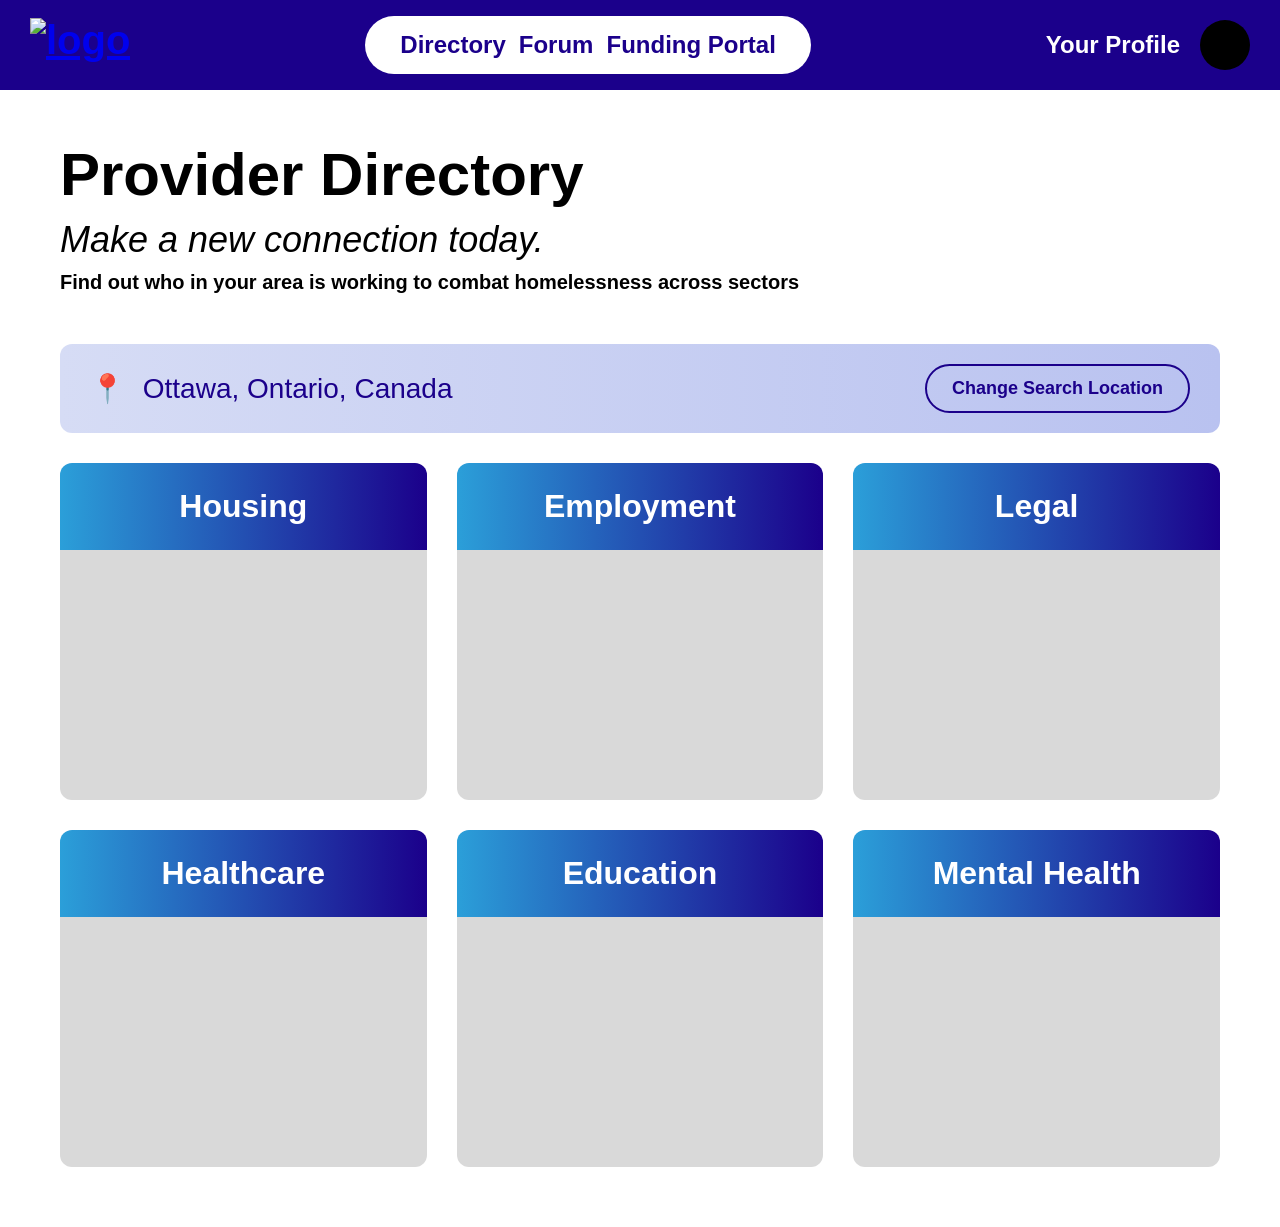
==== directory.html @ fac5542d "BISMILLAH" ====
<!DOCTYPE html>
<html>
<head>
    <meta charset="UTF-8">
    <meta name="viewport" content="width=device-width, initial-scale=1.0">
    <title>PartnerPath - Directory</title>
    <link rel="stylesheet" href="style.css">
</head>

<body>

    <nav class="navbar">

        <a href="index.html" class="logo">
            <img src="images/logo.png" alt="logo">
        </a>

        <div class="nav-pill">
            <a href="directory.html" class="active">Directory</a>
            |
            <a href="forum.html">Forum</a>
            |
            <a href="funding.html">Funding Portal</a>
        </div>

        <div class="profile">
            <a href="profile.html">Your Profile</a>
            <div class="profile-circle"></div>
        </div>

    </nav>

    <section class="directory-header">
        <h1>Provider Directory</h1>
        <h2>Make a new connection today.</h2>
        <p>Find out who in your area is working to combat homelessness across sectors</p>
    </section>

    <section class="location-bar">
        <div class="location-text">
            <span class="pin">&#128205;</span> Ottawa, Ontario, Canada
        </div>
        <button class="change-location-btn">Change Search Location</button>
    </section>

    <section class="category-grid">

        <div class="category-card">
            <div class="category-title">Housing</div>
            <div class="category-orgs"></div>
        </div>

        <div class="category-card">
            <div class="category-title">Employment</div>
            <div class="category-orgs"></div>
        </div>

        <div class="category-card">
            <div class="category-title">Legal</div>
            <div class="category-orgs"></div>
        </div>

        <div class="category-card">
            <div class="category-title">Healthcare</div>
            <div class="category-orgs"></div>
        </div>

        <div class="category-card">
            <div class="category-title">Education</div>
            <div class="category-orgs"></div>
        </div>

        <div class="category-card">
            <div class="category-title">Mental Health</div>
            <div class="category-orgs"></div>
        </div>

    </section>

</body>
</html>
---- style.css ----
* {
    margin: 0;
    padding: 0;
    box-sizing: border-box;
    font-family: Arial, sans-serif;
}

body {
    overflow-x: hidden;
}

/* NAVBAR */

.navbar {
    height: 90px;
    background: #1b008b;

    display: flex;
    justify-content: space-between;
    align-items: center;

    padding: 0 30px;
    color: white;
}

.logo {
    display: flex;
    align-items: center;
    gap: 15px;

    font-size: 40px;
    font-weight: bold;
}

.logo img {
    height: 55px;
}

.nav-pill {
    background: white;
    padding: 15px 35px;
    border-radius: 40px;
}

.nav-pill a {
    color: #1b008b;
    text-decoration: none;
    font-size: 24px;
    font-weight: bold;
}

.profile {
    display: flex;
    align-items: center;
    gap: 20px;
}

.profile a {
    color: white;
    text-decoration: none;
    font-size: 24px;
    font-weight: bold;
}

.profile-circle {
    width: 50px;
    height: 50px;
    background: black;
    border-radius: 50%;
}

/* HERO */

.hero {
    height: calc(100vh - 90px);

    background-image: url("images/hero-background.png");
    background-size: cover;
    background-position: center;

    display: flex;
    justify-content: center;
    align-items: center;

    text-align: center;
    color: white;
}

.hero-content h2 {
    font-size: 50px;
    margin-bottom: -10px;
}

.hero-content h1 {
    font-size: 110px;
    font-weight: 800;
}

.hero-content p {
    font-size: 24px;
    font-style: italic;

    max-width: 700px;
    margin: 20px auto;
}

.hero-btn {
    display: inline-block;

    padding: 15px 35px;

    border: 4px solid white;
    border-radius: 50px;

    color: white;
    text-decoration: none;

    font-size: 24px;
    font-weight: bold;

    transition: 0.2s;
}

.hero-btn:hover {
    background: white;
    color: #1b008b;
}

/* DIRECTORY HEADER */

.directory-header {
    padding: 50px 60px 20px;
}

.directory-header h1 {
    font-size: 60px;
    font-weight: 800;
    color: #000;
}

.directory-header h2 {
    font-size: 36px;
    font-style: italic;
    font-weight: 400;
    margin: 10px 0;
}

.directory-header p {
    font-size: 20px;
    font-weight: bold;
}

/* LOCATION BAR */

.location-bar {
    margin: 30px 60px;

    background: linear-gradient(to right, #d6dcf5, #b9c2f0);
    border-radius: 12px;

    display: flex;
    justify-content: space-between;
    align-items: center;

    padding: 20px 30px;
}

.location-text {
    font-size: 28px;
    color: #1b008b;
    font-weight: 500;
}

.pin {
    margin-right: 10px;
}

.change-location-btn {
    background: transparent;
    border: 2px solid #1b008b;
    border-radius: 30px;

    padding: 12px 25px;

    color: #1b008b;
    font-size: 18px;
    font-weight: bold;

    cursor: pointer;
    transition: 0.2s;
}

.change-location-btn:hover {
    background: #1b008b;
    color: white;
}

/* CATEGORY GRID */

.category-grid {
    display: grid;
    grid-template-columns: repeat(3, 1fr);
    gap: 30px;

    padding: 0 60px 60px;
}

.category-card {
    border-radius: 12px;
    overflow: hidden;
}

.category-title {
    background: linear-gradient(to right, #2b9fd9, #1b008b);

    color: white;
    font-size: 32px;
    font-weight: 800;

    padding: 25px 30px;
    text-align: center;
}

.category-orgs {
    background: #d9d9d9;
    height: 250px;
}

/* ORG HEADER */

.org-header {
    display: flex;
    align-items: flex-start;
    gap: 40px;

    padding: 50px 60px 20px;
}

.org-pfp {
    width: 220px;
    height: 220px;
    border-radius: 50%;
    background: #d9d9d9;
    flex-shrink: 0;
}

.org-info {
    flex: 1;
}

.org-title-row {
    display: flex;
    justify-content: space-between;
    align-items: center;
}

.org-title-row h1 {
    font-size: 56px;
    font-weight: 800;
}

.connect-btn {
    background: linear-gradient(to right, #2b9fd9, #1b008b);

    color: white;
    text-decoration: none;
    font-size: 24px;
    font-weight: bold;

    padding: 12px 35px;
    border-radius: 30px;
}

.org-location {
    font-size: 28px;
    color: #444;
    display: flex;
    align-items: center;
    gap: 12px;
    margin-top: 5px;
}

.org-link {
    text-decoration: none;
    font-size: 26px;
}

/* WORKING IN */

.working-in {
    margin: 0 60px 0;
    background: #d9d9d9;
    padding: 20px 30px;
}

.working-in h3 {
    font-size: 26px;
    margin-bottom: 12px;
}

.tags {
    display: flex;
    gap: 15px;
}

.tag {
    border: 2px solid #1b008b;
    border-radius: 25px;

    padding: 8px 25px;

    color: #1b008b;
    font-size: 20px;
    font-weight: 500;
}

/* MISSION */

.org-mission {
    margin: 0 60px;
    background: linear-gradient(to right, #d6dcf5, #b9c2f0);

    padding: 20px 30px;

    font-size: 20px;
}

/* SECTIONS */

.org-section {
    margin: 0 60px;
}

.section-header {
    background: #1b008b;
    color: white;

    font-size: 28px;
    font-weight: bold;

    padding: 18px 30px;
}

.section-body {
    background: #d9d9d9;
    padding: 25px 30px;

    display: flex;
    gap: 30px;
    flex-wrap: wrap;
}

.link-item {
    color: #1b66c1;
    font-size: 28px;
    font-weight: bold;

    text-decoration: underline;

    display: flex;
    align-items: center;
    gap: 10px;
}

.arrow {
    background: #1b66c1;
    color: white;

    width: 28px;
    height: 28px;
    border-radius: 50%;

    display: flex;
    align-items: center;
    justify-content: center;

    font-size: 16px;
    text-decoration: none;
}

/* OPPORTUNITY CARDS */

.opportunity-cards {
    display: flex;
    gap: 25px;
}

.opportunity-card {
    background: white;
    border: 3px solid #4db8e8;
    border-radius: 12px;

    width: 220px;
    padding: 25px;

    font-size: 22px;
    font-weight: bold;
    text-align: center;

    color: #000;
}

.opportunity-card a {
    color: #1b66c1;
    text-decoration: underline;
}

.org-section:last-of-type {
    margin-bottom: 60px;
}

/* FUNDING HEADER */

.funding-header {
    padding: 50px 60px 20px;
}

.funding-header h1 {
    font-size: 56px;
    font-weight: 800;
}

.suggested-row {
    display: flex;
    align-items: center;
    gap: 12px;
    position: relative;
    margin-top: 5px;
}

.suggested-row h2 {
    font-size: 32px;
    font-style: italic;
    font-weight: 400;
}

.info-icon {
    width: 26px;
    height: 26px;
    border-radius: 50%;
    background: #999;
    color: white;

    display: flex;
    align-items: center;
    justify-content: center;

    font-size: 16px;
    font-style: italic;
    cursor: pointer;
}

.tooltip {
    display: none;
    position: absolute;
    top: 100%;
    left: 0;
    margin-top: 8px;

    background: #f5f5f5;
    border: 1px solid #ccc;
    border-radius: 6px;

    padding: 10px 15px;

    font-size: 15px;
    font-style: normal;
    max-width: 250px;

    z-index: 10;
}

.suggested-row:hover .tooltip {
    display: block;
}

/* GRANT CARD */

.grant-card {
    margin: 30px 60px;
    background: #d9d9d9;
    border-radius: 8px;
    overflow: hidden;
}

.grant-card-header {
    background: #1b008b;
    color: white;

    display: flex;
    justify-content: space-between;
    align-items: center;

    padding: 25px 35px;

    font-size: 28px;
    font-weight: bold;
}

.grant-card-body {
    padding: 30px 35px;
}

.grant-top-row {
    display: flex;
    justify-content: space-between;
    align-items: flex-start;
    margin-bottom: 20px;
}

.grant-details p {
    font-size: 22px;
    margin-bottom: 8px;
}

.apply-btn {
    background: linear-gradient(to right, #2b9fd9, #1b008b);

    color: white;
    text-decoration: none;
    font-size: 24px;
    font-weight: bold;

    padding: 15px 35px;
    border-radius: 30px;

    display: flex;
    align-items: center;
    gap: 10px;
}

.grant-card-body h3 {
    font-size: 24px;
    margin: 20px 0 15px;
}

.circle-row {
    display: flex;
    gap: 15px;
}

.org-circle {
    width: 70px;
    height: 70px;
    border-radius: 50%;
    background: #1b1b1b;
    border: 3px solid #4db8e8;
}

.org-circle.small {
    width: 60px;
    height: 60px;
}

.link-row {
    display: flex;
    gap: 30px;
}

.link-item {
    color: #1b66c1;
    font-size: 24px;
    font-weight: bold;

    text-decoration: underline;

    display: flex;
    align-items: center;
    gap: 10px;
}

.arrow {
    background: #1b66c1;
    color: white;

    width: 24px;
    height: 24px;
    border-radius: 50%;

    display: flex;
    align-items: center;
    justify-content: center;

    font-size: 14px;
    text-decoration: none;
}

.org-band {
    background: linear-gradient(to right, #c2c8ed, #b3bce8);
    border-radius: 8px;

    display: flex;
    gap: 60px;

    padding: 30px;
}

.org-tile {
    display: flex;
    flex-direction: column;
    align-items: center;
    gap: 15px;
}

.connect-tag {
    background: #1b66c1;

    color: white;
    text-decoration: none;
    font-size: 18px;
    font-weight: bold;

    padding: 10px 20px;
    border-radius: 20px;

    display: flex;
    align-items: center;
    gap: 8px;
}

.connect-tag .arrow {
    background: white;
    color: #1b66c1;
}

/* METRICS SECTION */

.metrics-section {
    padding: 40px 60px;
}

.metrics-section h1 {
    font-size: 48px;
    font-weight: 800;
}

.metrics-section h2 {
    font-size: 28px;
    font-style: italic;
    font-weight: 400;
    margin: 5px 0 25px;
}

.metrics-grid {
    display: grid;
    grid-template-columns: repeat(3, 1fr);
    gap: 30px;
}

.metric-card {
    border: 1px solid #ccc;
    border-radius: 6px;
    overflow: hidden;
}

.metric-title {
    background: linear-gradient(to right, #aebbe8, #c7cdee);

    font-size: 24px;
    font-weight: bold;
    text-align: center;

    padding: 20px;
}

.metric-desc {
    text-align: center;
    font-size: 18px;
    padding: 20px;
}

/* RESOURCES SECTION */

.resources-section {
    padding: 40px 60px 60px;
}

.resources-section h1 {
    font-size: 48px;
    font-weight: 800;
}

.resources-section h2 {
    font-size: 28px;
    font-style: italic;
    font-weight: 400;
    margin: 5px 0 35px;
}

.resources-grid {
    display: grid;
    grid-template-columns: repeat(3, 1fr);
    gap: 30px;
}

.resource-item {
    display: flex;
    flex-direction: column;
    align-items: center;
    gap: 20px;
}

.resource-icon {
    font-size: 70px;
}

.resource-btn {
    background: linear-gradient(to right, #2b9fd9, #1b008b);

    color: white;
    text-decoration: none;
    font-size: 22px;
    font-weight: bold;
    text-align: center;

    padding: 18px 30px;
    border-radius: 6px;

    width: 100%;
}

/* FORUM HEADER */

.forum-header {
    padding: 50px 60px 20px;
}

.forum-header h1 {
    font-size: 56px;
    font-weight: 800;
}

.forum-header h2 {
    font-size: 32px;
    font-style: italic;
    font-weight: 400;
    margin-top: 10px;
}

/* FORUM CONTROLS */

.forum-controls {
    display: flex;
    align-items: center;
    gap: 20px;

    padding: 0 60px;
    margin-bottom: 25px;
}

.filter-btn {
    background: white;
    border: 2px solid #1b008b;
    border-radius: 30px;

    padding: 15px 30px;

    color: #1b008b;
    font-size: 22px;
    font-weight: bold;

    display: flex;
    align-items: center;
    gap: 10px;

    cursor: pointer;
}

.chevron {
    font-size: 14px;
}

.tag-btn {
    background: white;
    border: 2px solid #b3b3e6;
    border-radius: 8px;

    padding: 15px 30px;

    color: #1b008b;
    font-size: 22px;
    font-weight: bold;

    cursor: pointer;
}

.tag-btn.active {
    background: #1b008b;
    color: white;
    border-color: #1b008b;
}

.make-post-btn {
    background: linear-gradient(to right, #2b9fd9, #1b008b);

    color: white;
    text-decoration: none;
    font-size: 22px;
    font-weight: bold;

    padding: 15px 30px;
    border-radius: 30px;

    display: flex;
    align-items: center;
    gap: 10px;

    margin-left: auto;
}

/* SEARCH BAR */

.search-bar {
    margin: 0 60px 30px;

    border: 2px solid #1b008b;
    border-radius: 40px;

    display: flex;
    align-items: center;
    justify-content: space-between;

    padding: 15px 35px;
}

.search-bar input {
    border: none;
    outline: none;

    font-size: 26px;
    font-weight: bold;
    color: #1b008b;

    width: 100%;
}

.search-bar input::placeholder {
    color: #1b008b;
}

.search-icon {
    font-size: 26px;
    color: #1b008b;
}

/* POST LIST */

.post-list {
    padding: 0 60px 60px;

    display: flex;
    flex-direction: column;
}

.post-card {
    border: 1px solid #ddd;
    padding: 30px;
}

.post-top {
    display: flex;
    justify-content: space-between;
    align-items: center;

    margin-bottom: 20px;
}

.post-author {
    display: flex;
    align-items: center;
    gap: 15px;
}

.author-circle {
    width: 45px;
    height: 45px;
    border-radius: 50%;
    background: #1b1b1b;
}

.post-author span {
    font-size: 26px;
    color: #777;
}

.post-tag {
    background: #1b008b;
    color: white;

    font-size: 20px;
    font-weight: bold;

    padding: 10px 25px;
    border-radius: 6px;
}

.post-card h3 {
    font-size: 26px;
    margin-bottom: 10px;
}

.post-card p {
    font-size: 18px;
    color: #333;
    margin-bottom: 20px;
}

.post-bottom {
    display: flex;
    justify-content: space-between;
    align-items: center;
}

.post-bottom a {
    color: #1b66c1;
    font-size: 24px;
    font-weight: bold;
    text-decoration: underline;
}

.post-date {
    font-size: 22px;
    color: #999;
}
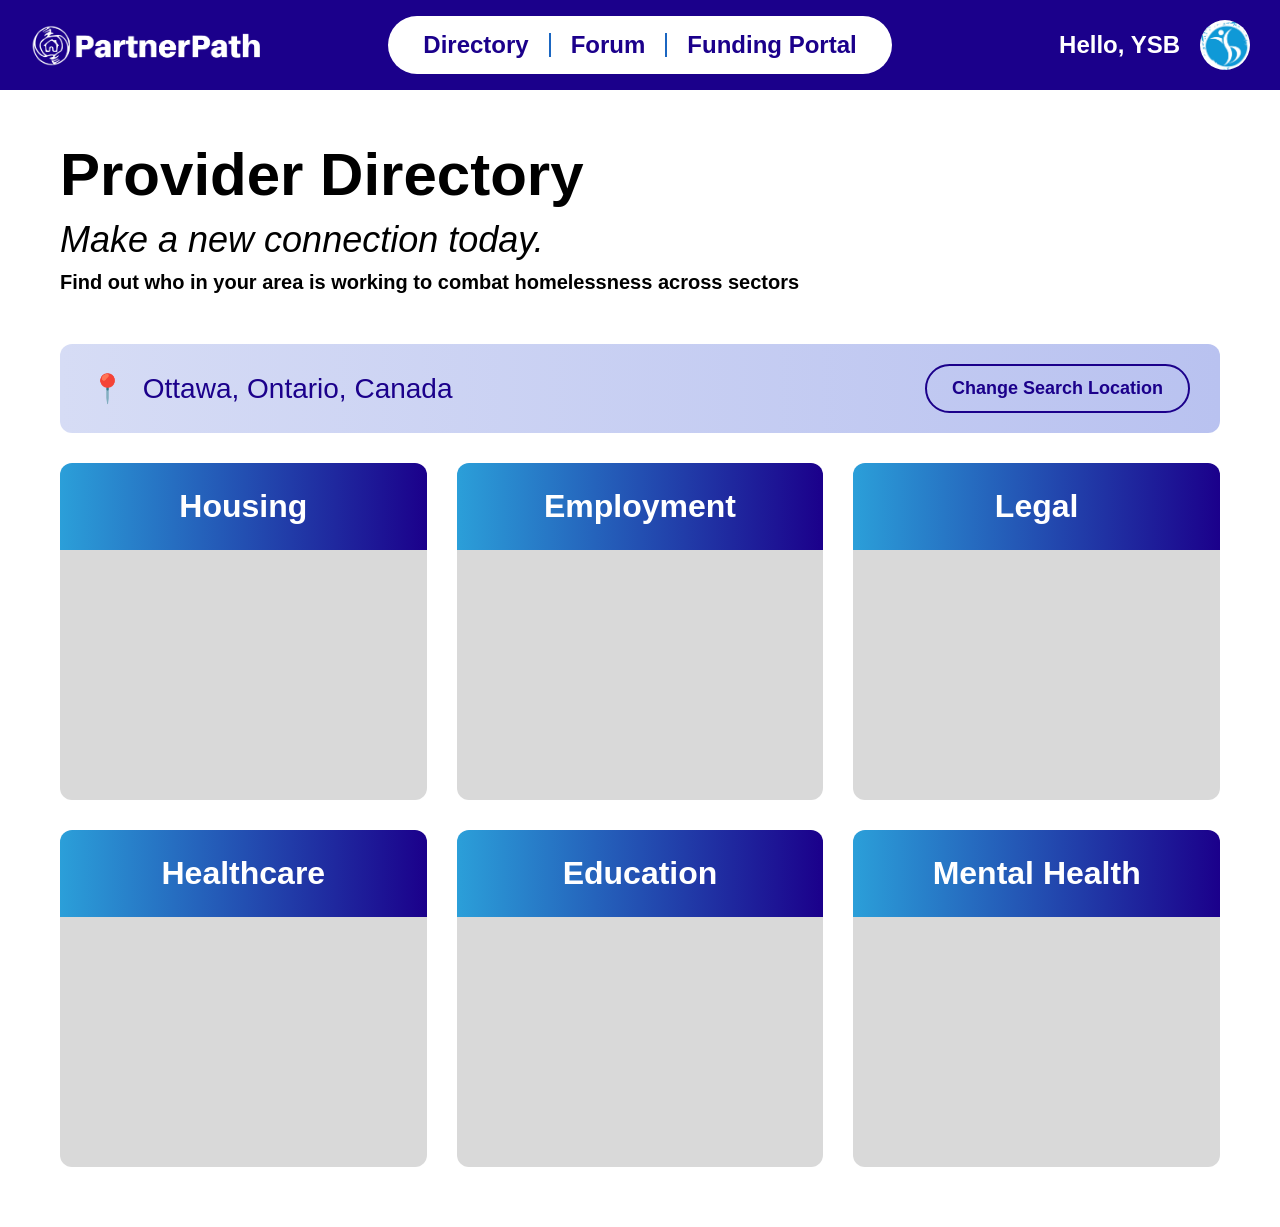
==== commit 1f9de3ec: "updated to ysb" ====
--- a/directory.html
+++ b/directory.html
@@ -16,16 +16,18 @@
         </a>
 
         <div class="nav-pill">
-            <a href="directory.html" class="active">Directory</a>
-            |
+            <a href="directory.html">Directory</a>
+            <span class="divider"></span>
             <a href="forum.html">Forum</a>
-            |
+            <span class="divider"></span>
             <a href="funding.html">Funding Portal</a>
         </div>
 
         <div class="profile">
-            <a href="profile.html">Your Profile</a>
-            <div class="profile-circle"></div>
+            <a href="profile.html">Hello, YSB</a>
+            <div class="profile-circle">
+                <img src="images/ysb-logo.png" alt="profile">
+            </div>
         </div>
 
     </nav>
--- a/style.css
+++ b/style.css
@@ -15,8 +15,8 @@
     height: 90px;
     background: #1b008b;
 
-    display: flex;
-    justify-content: space-between;
+    display: grid;
+    grid-template-columns: 1fr auto 1fr;
     align-items: center;
 
     padding: 0 30px;
@@ -27,6 +27,8 @@
     display: flex;
     align-items: center;
     gap: 15px;
+
+    justify-self: start;
 
     font-size: 40px;
     font-weight: bold;
@@ -37,9 +39,21 @@
 }
 
 .nav-pill {
+    justify-self: center;
+
     background: white;
     padding: 15px 35px;
     border-radius: 40px;
+
+    display: flex;
+    align-items: center;
+    gap: 20px;
+}
+
+.divider {
+    width: 2px;
+    height: 24px;
+    background: #1b66c1;
 }
 
 .nav-pill a {
@@ -53,6 +67,7 @@
     display: flex;
     align-items: center;
     gap: 20px;
+    justify-self: end;
 }
 
 .profile a {
@@ -67,6 +82,15 @@
     height: 50px;
     background: black;
     border-radius: 50%;
+    overflow: hidden;
+}
+
+.profile-circle img,
+.org-pfp img {
+    width: 100%;
+    height: 100%;
+    object-fit: cover;
+    display: block;
 }
 
 /* HERO */
@@ -255,8 +279,9 @@
 }
 
 .org-title-row h1 {
-    font-size: 56px;
+    font-size: 48px;
     font-weight: 800;
+    white-space: nowrap;
 }
 
 .connect-btn {
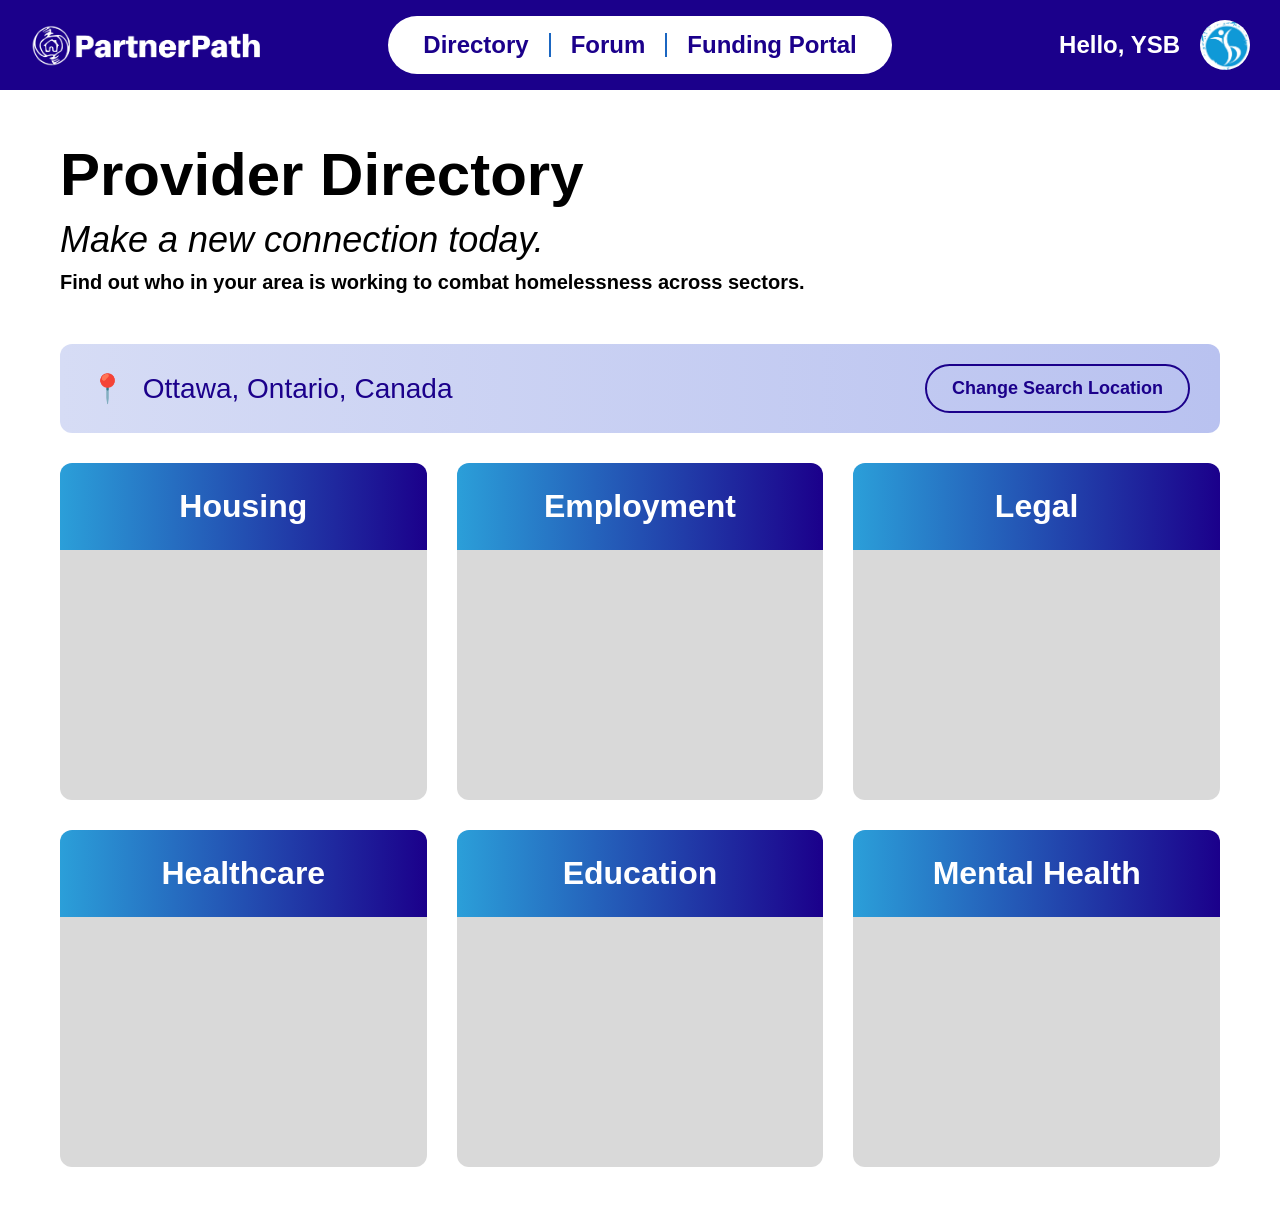
==== commit 6e426ec5: "updated spacing" ====
--- a/directory.html
+++ b/directory.html
@@ -35,7 +35,7 @@
     <section class="directory-header">
         <h1>Provider Directory</h1>
         <h2>Make a new connection today.</h2>
-        <p>Find out who in your area is working to combat homelessness across sectors</p>
+        <p>Find out who in your area is working to combat homelessness across sectors.</p>
     </section>
 
     <section class="location-bar">
--- a/style.css
+++ b/style.css
@@ -3,6 +3,10 @@
     padding: 0;
     box-sizing: border-box;
     font-family: Arial, sans-serif;
+}
+
+html {
+    overflow-y: scroll;
 }
 
 body {
@@ -111,12 +115,12 @@
 }
 
 .hero-content h2 {
-    font-size: 50px;
-    margin-bottom: -10px;
+    font-size: 60px;
+    margin-bottom: -30px;
 }
 
 .hero-content h1 {
-    font-size: 110px;
+    font-size: 130px;
     font-weight: 800;
 }
 
@@ -125,7 +129,9 @@
     font-style: italic;
 
     max-width: 700px;
-    margin: 20px auto;
+    margin: 10px auto;
+    margin-top: -5px;
+    margin-bottom: 30px;
 }
 
 .hero-btn {
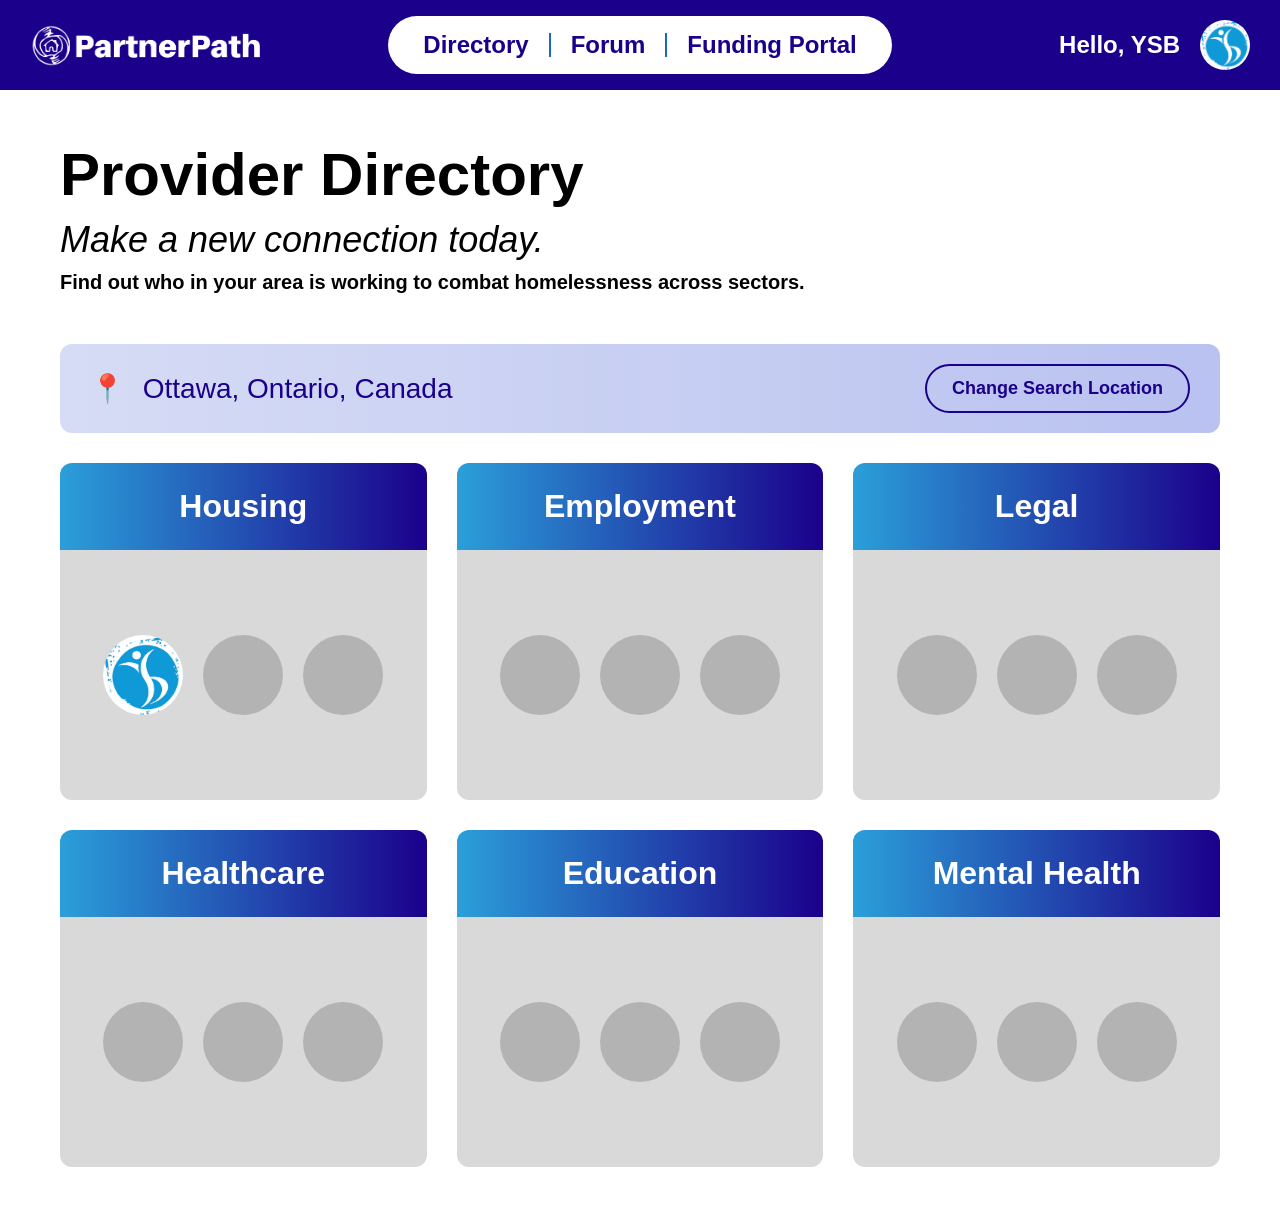
==== commit 950724ec: "added org logos to categories" ====
--- a/directory.html
+++ b/directory.html
@@ -47,34 +47,60 @@
 
     <section class="category-grid">
 
-        <div class="category-card">
+        <a href="housing-category.html" class="category-card">
             <div class="category-title">Housing</div>
-            <div class="category-orgs"></div>
-        </div>
+            <div class="category-orgs">
+                <div class="org-logo-circle">
+                    <img src="images/ysb-logo.png" alt="org">
+                </div>
+                <div class="org-logo-circle empty"></div>
+                <div class="org-logo-circle empty"></div>
+            </div>
+        </a>
 
         <div class="category-card">
             <div class="category-title">Employment</div>
-            <div class="category-orgs"></div>
+            <div class="category-orgs">
+                <div class="org-logo-circle empty"></div>
+                <div class="org-logo-circle empty"></div>
+                <div class="org-logo-circle empty"></div>
+            </div>
         </div>
 
         <div class="category-card">
             <div class="category-title">Legal</div>
-            <div class="category-orgs"></div>
+            <div class="category-orgs">
+                <div class="org-logo-circle empty"></div>
+                <div class="org-logo-circle empty"></div>
+                <div class="org-logo-circle empty"></div>
+            </div>
         </div>
 
         <div class="category-card">
             <div class="category-title">Healthcare</div>
-            <div class="category-orgs"></div>
+            <div class="category-orgs">
+                <div class="org-logo-circle empty"></div>
+                <div class="org-logo-circle empty"></div>
+                <div class="org-logo-circle empty"></div>
+            </div>
         </div>
 
         <div class="category-card">
             <div class="category-title">Education</div>
-            <div class="category-orgs"></div>
+            <div class="category-orgs">
+                <div class="org-logo-circle empty"></div>
+                <div class="org-logo-circle empty"></div>
+                <div class="org-logo-circle empty"></div>
+            </div>
         </div>
 
         <div class="category-card">
             <div class="category-title">Mental Health</div>
-            <div class="category-orgs"></div>
+            <div class="category-orgs">
+                <div class="org-logo-circle empty"></div>
+                <div class="org-logo-circle empty"></div>
+                <div class="org-logo-circle empty"></div>
+            </div>
         </div>
 
     </section>
--- a/style.css
+++ b/style.css
@@ -238,6 +238,9 @@
 .category-card {
     border-radius: 12px;
     overflow: hidden;
+    text-decoration: none;
+    color: inherit;
+    display: block;
 }
 
 .category-title {
@@ -254,6 +257,30 @@
 .category-orgs {
     background: #d9d9d9;
     height: 250px;
+
+    display: flex;
+    align-items: center;
+    justify-content: center;
+    gap: 20px;
+}
+
+.org-logo-circle {
+    width: 80px;
+    height: 80px;
+    border-radius: 50%;
+    overflow: hidden;
+
+    background: #1b1b1b;
+}
+
+.org-logo-circle.empty {
+    background: #b3b3b3;
+}
+
+.org-logo-circle img {
+    width: 100%;
+    height: 100%;
+    object-fit: cover;
 }
 
 /* ORG HEADER */
@@ -952,4 +979,104 @@
 .post-date {
     font-size: 22px;
     color: #999;
+}
+
+/* CATEGORY PAGE HEADER */
+
+.category-page-header {
+    padding: 50px 60px 20px;
+}
+
+.back-link {
+    display: inline-block;
+    color: #1b66c1;
+    text-decoration: none;
+    font-size: 18px;
+    font-weight: bold;
+    margin-bottom: 20px;
+}
+
+.category-page-header h1 {
+    font-size: 48px;
+    font-weight: 800;
+}
+
+.category-page-header p {
+    font-size: 20px;
+    color: #444;
+    margin-top: 10px;
+}
+
+/* ORG CARD LIST */
+
+.org-card-list {
+    display: flex;
+    flex-direction: column;
+    gap: 25px;
+
+    padding: 0 60px 60px;
+}
+
+.org-card {
+    display: flex;
+    gap: 30px;
+
+    border: 1px solid #ddd;
+    border-radius: 12px;
+    padding: 30px;
+
+    text-decoration: none;
+    color: inherit;
+
+    transition: 0.2s;
+}
+
+.org-card:not(.disabled):hover {
+    box-shadow: 0 4px 15px rgba(0,0,0,0.1);
+    border-color: #1b66c1;
+}
+
+.org-card.disabled {
+    cursor: default;
+}
+
+.org-card-pfp {
+    width: 100px;
+    height: 100px;
+    border-radius: 50%;
+    background: #d9d9d9;
+    flex-shrink: 0;
+    overflow: hidden;
+}
+
+.org-card-pfp img {
+    width: 100%;
+    height: 100%;
+    object-fit: cover;
+}
+
+.org-card-info h3 {
+    font-size: 26px;
+    margin-bottom: 5px;
+}
+
+.org-card-location {
+    font-size: 18px;
+    color: #666;
+    margin-bottom: 12px;
+}
+
+.org-card-info .tags {
+    margin-bottom: 12px;
+}
+
+.org-card-info .tag {
+    font-size: 16px;
+    padding: 6px 18px;
+}
+
+.org-card-mission {
+    font-size: 16px;
+    color: #333;
+    max-width: 700px;
 }
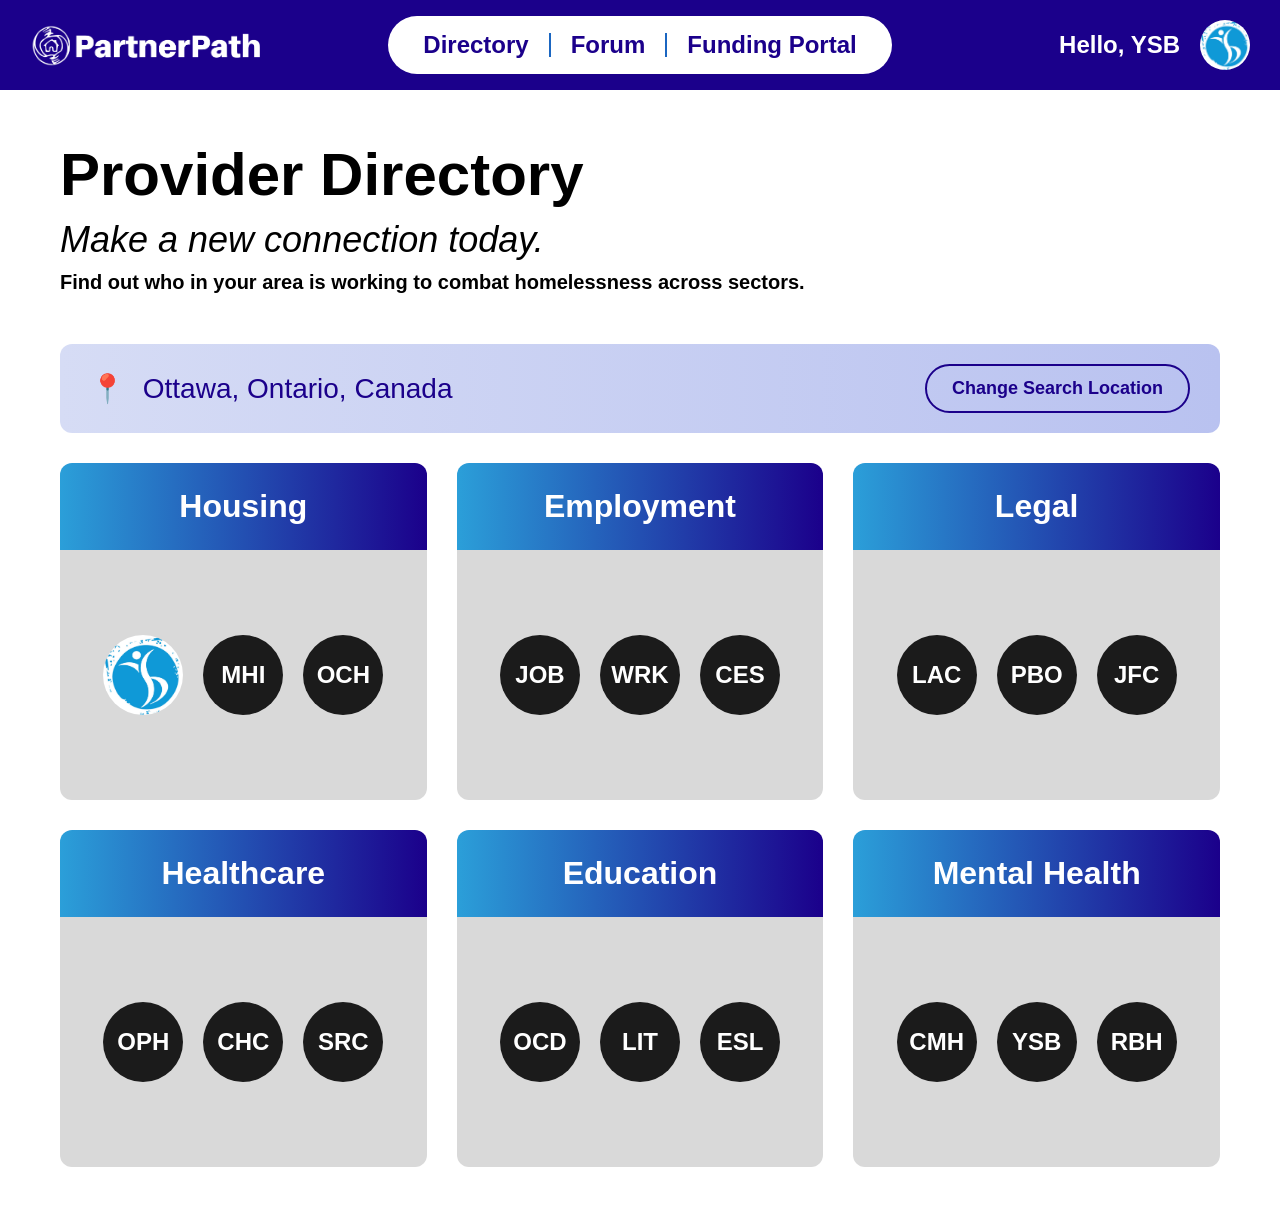
==== commit 8363f210: "updated logos to placeholders" ====
--- a/directory.html
+++ b/directory.html
@@ -53,53 +53,53 @@
                 <div class="org-logo-circle">
                     <img src="images/ysb-logo.png" alt="org">
                 </div>
-                <div class="org-logo-circle empty"></div>
-                <div class="org-logo-circle empty"></div>
+                <div class="org-logo-circle initials-circle">MHI</div>
+                <div class="org-logo-circle initials-circle">OCH</div>
             </div>
         </a>
 
         <div class="category-card">
             <div class="category-title">Employment</div>
             <div class="category-orgs">
-                <div class="org-logo-circle empty"></div>
-                <div class="org-logo-circle empty"></div>
-                <div class="org-logo-circle empty"></div>
+                <div class="org-logo-circle initials-circle">JOB</div>
+                <div class="org-logo-circle initials-circle">WRK</div>
+                <div class="org-logo-circle initials-circle">CES</div>
             </div>
         </div>
 
         <div class="category-card">
             <div class="category-title">Legal</div>
             <div class="category-orgs">
-                <div class="org-logo-circle empty"></div>
-                <div class="org-logo-circle empty"></div>
-                <div class="org-logo-circle empty"></div>
+                <div class="org-logo-circle initials-circle">LAC</div>
+                <div class="org-logo-circle initials-circle">PBO</div>
+                <div class="org-logo-circle initials-circle">JFC</div>
             </div>
         </div>
 
         <div class="category-card">
             <div class="category-title">Healthcare</div>
             <div class="category-orgs">
-                <div class="org-logo-circle empty"></div>
-                <div class="org-logo-circle empty"></div>
-                <div class="org-logo-circle empty"></div>
+                <div class="org-logo-circle initials-circle">OPH</div>
+                <div class="org-logo-circle initials-circle">CHC</div>
+                <div class="org-logo-circle initials-circle">SRC</div>
             </div>
         </div>
 
         <div class="category-card">
             <div class="category-title">Education</div>
             <div class="category-orgs">
-                <div class="org-logo-circle empty"></div>
-                <div class="org-logo-circle empty"></div>
-                <div class="org-logo-circle empty"></div>
+                <div class="org-logo-circle initials-circle">OCD</div>
+                <div class="org-logo-circle initials-circle">LIT</div>
+                <div class="org-logo-circle initials-circle">ESL</div>
             </div>
         </div>
 
         <div class="category-card">
             <div class="category-title">Mental Health</div>
             <div class="category-orgs">
-                <div class="org-logo-circle empty"></div>
-                <div class="org-logo-circle empty"></div>
-                <div class="org-logo-circle empty"></div>
+                <div class="org-logo-circle initials-circle">CMH</div>
+                <div class="org-logo-circle initials-circle">YSB</div>
+                <div class="org-logo-circle initials-circle">RBH</div>
             </div>
         </div>
 
--- a/style.css
+++ b/style.css
@@ -264,6 +264,20 @@
     gap: 20px;
 }
 
+/* INITIALS PLACEHOLDER LOGOS */
+
+.initials-circle {
+    display: flex;
+    align-items: center;
+    justify-content: center;
+
+    color: white;
+    font-weight: bold;
+    text-transform: uppercase;
+
+    background: linear-gradient(135deg, #2b9fd9, #1b008b);
+}
+
 .org-logo-circle {
     width: 80px;
     height: 80px;
@@ -273,8 +287,24 @@
     background: #1b1b1b;
 }
 
-.org-logo-circle.empty {
-    background: #b3b3b3;
+.org-logo-circle.initials-circle {
+    font-size: 24px;
+}
+
+.org-card-pfp.initials-circle {
+    font-size: 28px;
+}
+
+.org-circle.initials-circle {
+    font-size: 18px;
+}
+
+.org-circle.small.initials-circle {
+    font-size: 16px;
+}
+
+.author-circle.initials-circle {
+    font-size: 14px;
 }
 
 .org-logo-circle img {
@@ -601,7 +631,7 @@
     width: 70px;
     height: 70px;
     border-radius: 50%;
-    background: #1b1b1b;
+    background: #b3b3b3;
     border: 3px solid #4db8e8;
 }
 
@@ -933,7 +963,7 @@
     width: 45px;
     height: 45px;
     border-radius: 50%;
-    background: #1b1b1b;
+    background: #b3b3b3;
 }
 
 .post-author span {
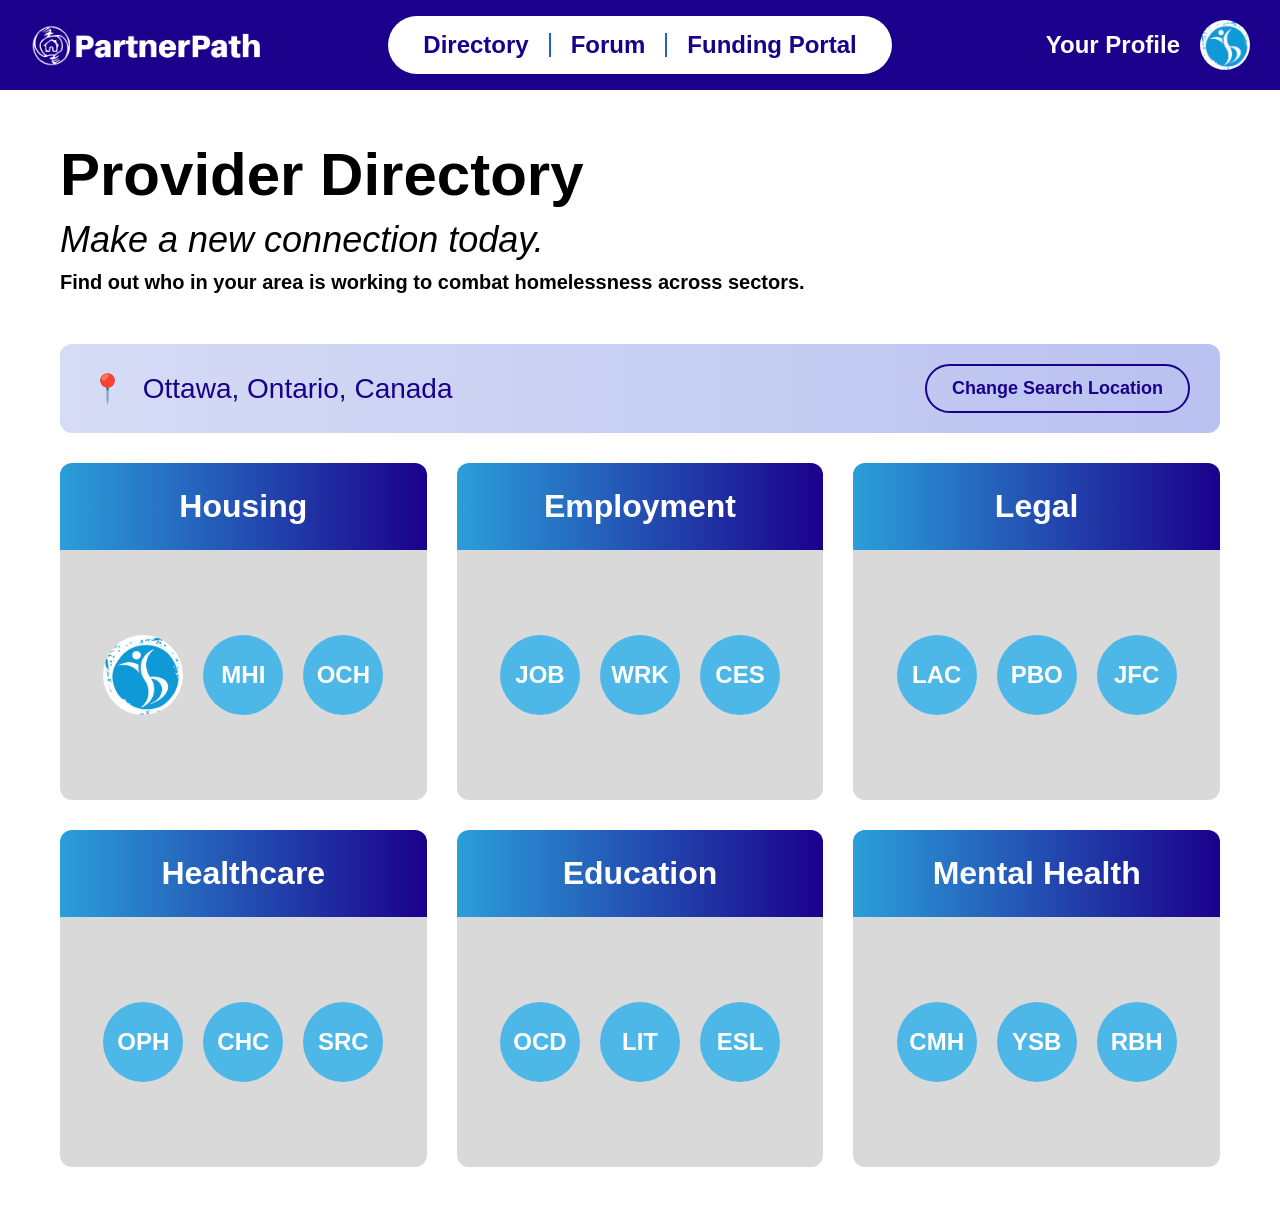
==== commit 685916a6: "more updates" ====
--- a/directory.html
+++ b/directory.html
@@ -24,7 +24,7 @@
         </div>
 
         <div class="profile">
-            <a href="profile.html">Hello, YSB</a>
+            <a href="profile.html">Your Profile</a>
             <div class="profile-circle">
                 <img src="images/ysb-logo.png" alt="profile">
             </div>
--- a/style.css
+++ b/style.css
@@ -264,27 +264,11 @@
     gap: 20px;
 }
 
-/* INITIALS PLACEHOLDER LOGOS */
-
-.initials-circle {
-    display: flex;
-    align-items: center;
-    justify-content: center;
-
-    color: white;
-    font-weight: bold;
-    text-transform: uppercase;
-
-    background: linear-gradient(135deg, #2b9fd9, #1b008b);
-}
-
 .org-logo-circle {
     width: 80px;
     height: 80px;
     border-radius: 50%;
     overflow: hidden;
-
-    background: #1b1b1b;
 }
 
 .org-logo-circle.initials-circle {
@@ -1061,13 +1045,9 @@
     transition: 0.2s;
 }
 
-.org-card:not(.disabled):hover {
+.org-card:hover {
     box-shadow: 0 4px 15px rgba(0,0,0,0.1);
     border-color: #1b66c1;
-}
-
-.org-card.disabled {
-    cursor: default;
 }
 
 .org-card-pfp {
@@ -1109,4 +1089,18 @@
     font-size: 16px;
     color: #333;
     max-width: 700px;
+}
+
+/* INITIALS PLACEHOLDER LOGOS */
+
+.initials-circle {
+    display: flex;
+    align-items: center;
+    justify-content: center;
+
+    color: white;
+    font-weight: bold;
+    text-transform: uppercase;
+
+    background: #4db8e8;
 }
